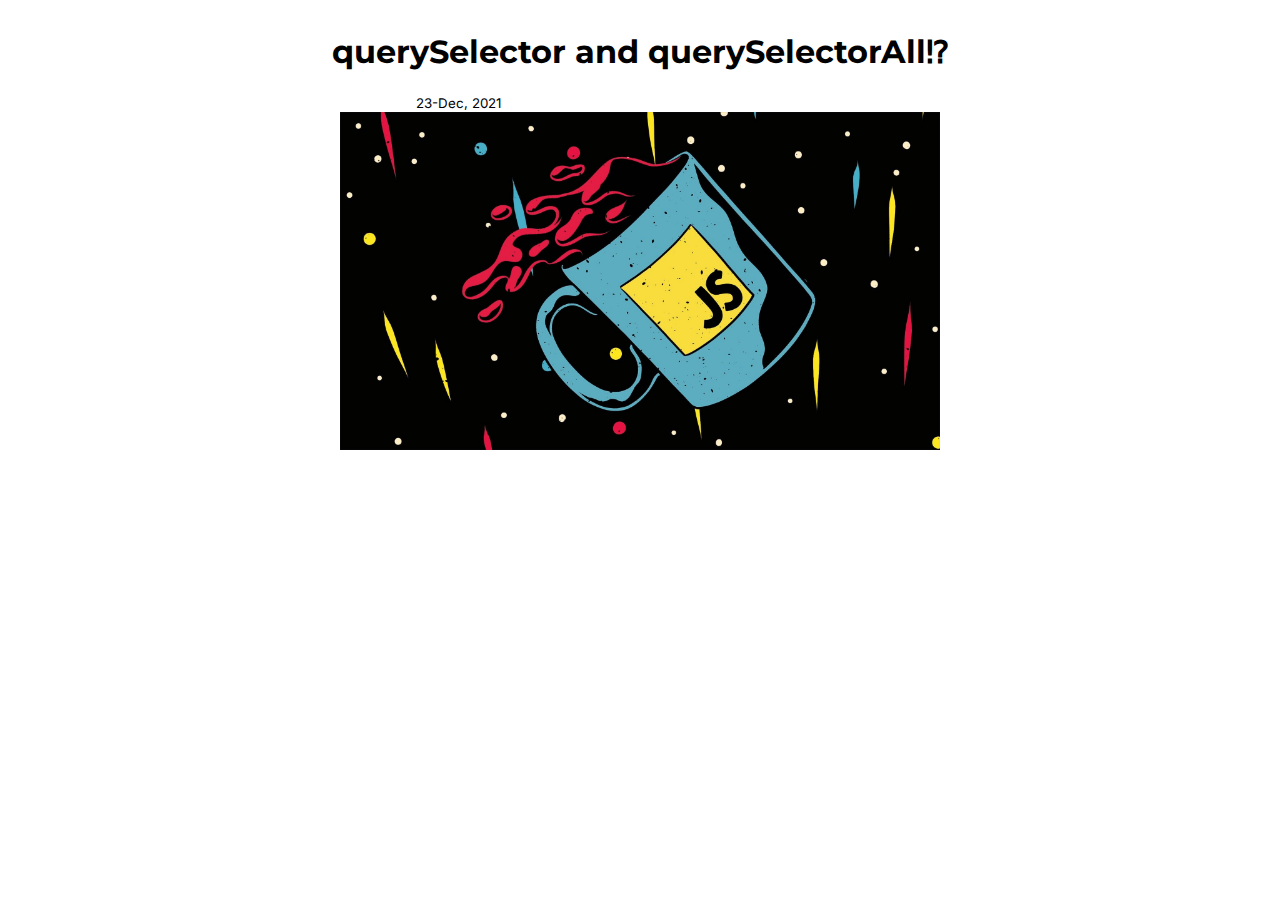
==== blog1.html @ 841ce295 "update: blog1 beginning" ====
<!DOCTYPE html>
<html lang="en">
<head>
    <meta charset="UTF-8">
    <meta http-equiv="X-UA-Compatible" content="IE=edge">
    <meta name="viewport" content="width=device-width, initial-scale=1.0">
    <link href="/style.css" rel="stylesheet" />
    <title>querySelector and querySelectorAll</title>
    
</head>
<body>
    <header class="heading1">
        <h1 class="heading1-blog">querySelector and querySelectorAll⁉</h1>
        
    </header>
    <small class="blog1small">23-Dec, 2021</small>
    <img class= "img-blog1" src="/images/jsqueryblog1.jpg"/>
    
</body>
</html>
---- style.css ----
@import url('https://fonts.googleapis.com/css2?family=Inter:wght@200&display=swap');
@import url('https://fonts.googleapis.com/css2?family=Montserrat:wght@100&display=swap');
:root{
    --primary-color: #2E86B7;

}

body{
    font-family: 'Inter', 
    sans-serif;
    margin:0px
}

.container{
    padding-left: 0rem;
    padding-right: 1rem;
}
.container-center{
    max-width: 600px;
    margin: auto;
}

.container-fluid{
    max-width: 600px;
    margin: auto;
}

.link{
    box-sizing: border-box;
    text-decoration: none;
    padding: 0.5rem 1rem;
    color: var(--primary-color);
    text-align: left;
    
}
.primary-color{
    background-color: var(--primary-color);
    border-radius: 0.7rem;
    color: white;
}

.secondary-color{
    color: var(--primary-color);
    border: 1px solid var(--primary-color);
    border-radius: 0.7rem;
    
}

hr{
    margin: 2rem 0rem;
}

.non-bullet{
    list-style:none;
}

.list-inline{
    display:inline;
    padding: 0rem 0.5rem;
}

.navigation{
    background-color: var(--primary-color);
    color: white;
    padding: 1rem;
    border-bottom-left-radius: 1rem;
}

.navigation .link{
    color: white;
    text-align: right;
}

.ulok{
    padding: 2rem;
    text-align: center;
    
}
.ulok-img{
    max-width: 350px;
    display: block;
    margin: auto;
}

.ulok .ulok-heading{
    padding: 1rem;
    color: darkgray;
}

.ulok .ulok-heading .header-int{
    color: var(--primary-color)
}


.section{
    padding-bottom: 2rem;
}
.section h1,h2,h3{
    text-align: center;
}

.off-white-sec{
    background-color: whitesmoke;
}
.footer{
    background-color: #2E86B7;
    padding: 2rem 1rem;
    border-top-right-radius: 1rem;
    text-align: center;

}

.footer .link{
    color: white;

}

.footer ul{
    padding-inline-start: 0px;

}

.footer .footer-header{
    font-weight: bold;
    font-size: large;
}

.small{
    text-align: center;
    padding-left: 4.5rem;
}

.heading1{
    margin-top: 2rem;
    text-align: center;
    margin-bottom: 1rem;
    color: inherit;
    font-family: Montserrat,sans-serif;
    font-weight: 100;
    
}

.blog1small{
padding-left: 26rem;
margin-top: 1rem;
}

.img-blog1{
    max-width: 600px;
    display: block;
    margin: auto;
}
p{
    text-align: center;
}
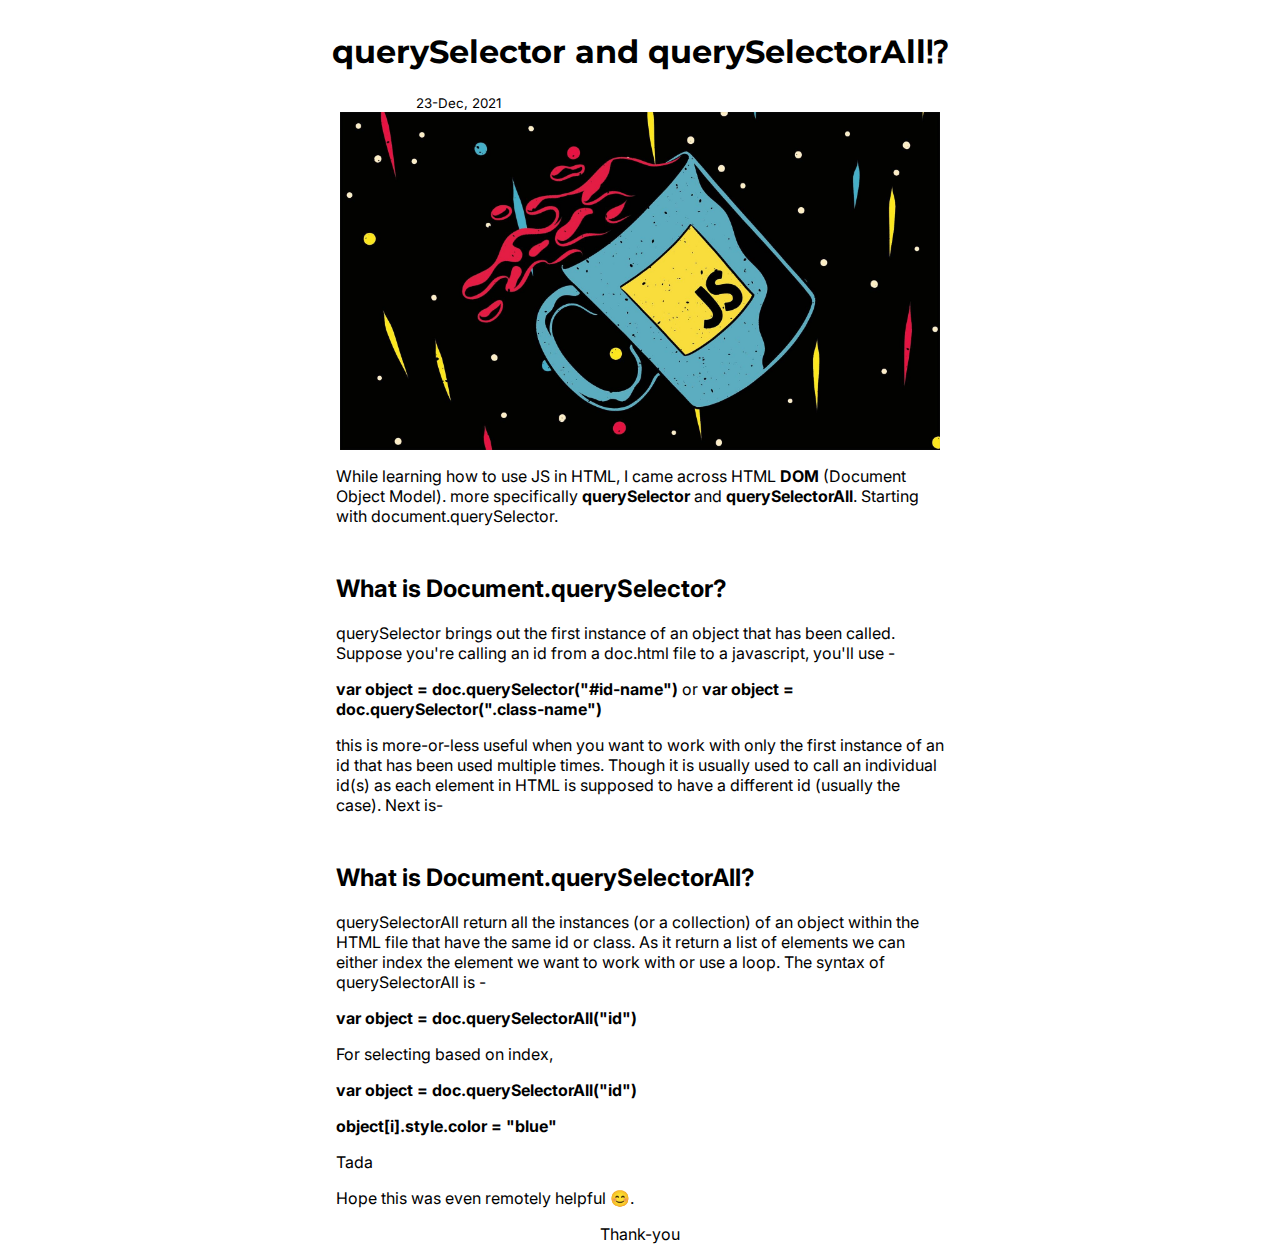
==== commit 8b1dac89: "update:  completed the first blog" ====
--- a/blog1.html
+++ b/blog1.html
@@ -16,5 +16,21 @@
     <small class="blog1small">23-Dec, 2021</small>
     <img class= "img-blog1" src="/images/jsqueryblog1.jpg"/>
     
+    <div class="blog1" style="text-align: left; margin: 1rem 21rem;">
+        <p style="text-align: left;">While learning how to use JS in HTML, I came across HTML <span style="font-weight: bold;">DOM</span> (Document Object Model). more specifically<span style="font-weight: bold;"> querySelector</span> and <span style="font-weight: bold;">querySelectorAll</span>.
+        Starting with document.querySelector.</p>
+        <h2 style="text-align: left; margin-top: 3rem;">What is Document.querySelector?</h2>
+        <p >querySelector brings out the first instance of an object that has been called. Suppose you're calling an id from a doc.html file to a javascript, you'll use - <p><span style="font-weight: bold;">var object = doc.querySelector("#id-name")</span> or  <span style="font-weight: bold;">var object = doc.querySelector(".class-name")</span> </p>this is more-or-less useful when you want to work with only the first instance of an id that has been used multiple times.
+        Though it is usually used to call an individual id(s) as each element in HTML is supposed to have a different id (usually the case). Next is- </p>
+        <h2 style="text-align: left; margin-top: 3rem;">What is Document.querySelectorAll?</h2>
+        <p>querySelectorAll return all the instances (or a collection) of an object within the HTML file that have the same id or class. As it return a list of elements we can either index the element we want to work with or use a loop. The syntax of querySelectorAll is - </p>
+        <p><span style="font-weight: bold;">var object = doc.querySelectorAll("id")</span></p>
+        <p>For selecting based on index,</p>
+        <p><span style="font-weight: bold;">var object = doc.querySelectorAll("id")</span></p>
+        <p><span style="font-weight: bold;">object[i].style.color = "blue"</span></p>
+        <p>Tada</p>
+        <p>Hope this was even remotely helpful 😊.</p>
+        <p style="text-align: center;">Thank-you</p>
+    </div>
 </body>
 </html>--- a/style.css
+++ b/style.css
@@ -152,4 +152,8 @@
 }
 p{
     text-align: center;
+}
+
+.blog1 p{
+    text-align: left;
 }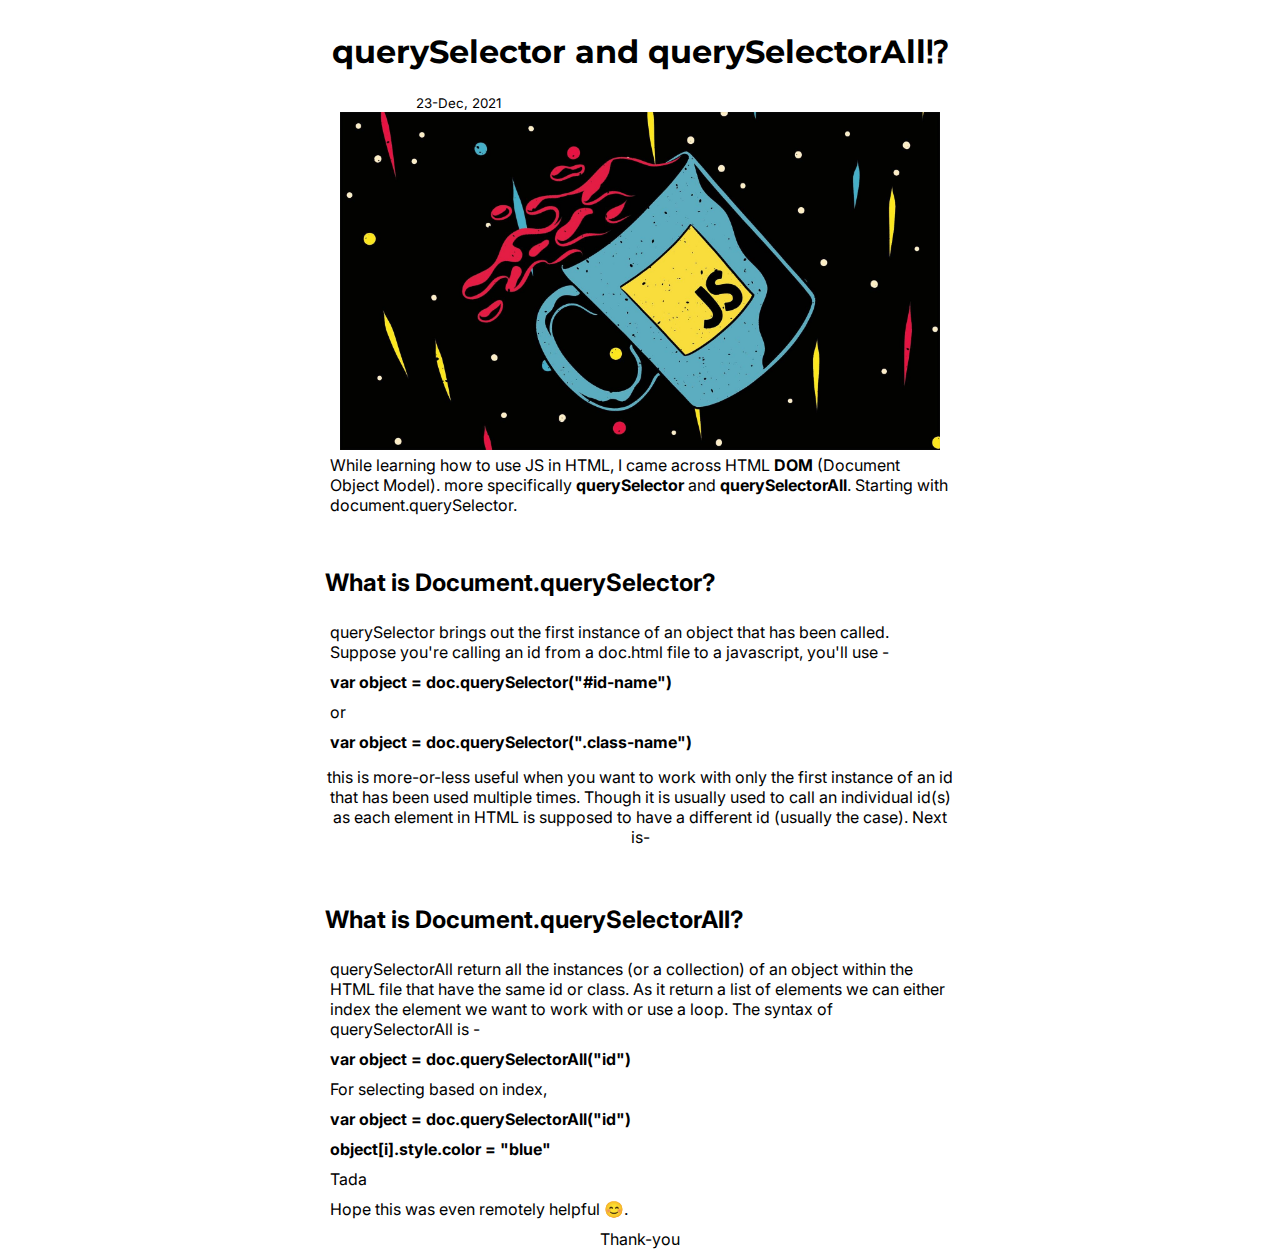
==== commit 8a49beb1: "update:something" ====
--- a/blog1.html
+++ b/blog1.html
@@ -16,11 +16,11 @@
     <small class="blog1small">23-Dec, 2021</small>
     <img class= "img-blog1" src="/images/jsqueryblog1.jpg"/>
     
-    <div class="blog1" style="text-align: left; margin: 1rem 21rem;">
+    <div class="blog1" style="text-align: center;">
         <p style="text-align: left;">While learning how to use JS in HTML, I came across HTML <span style="font-weight: bold;">DOM</span> (Document Object Model). more specifically<span style="font-weight: bold;"> querySelector</span> and <span style="font-weight: bold;">querySelectorAll</span>.
         Starting with document.querySelector.</p>
         <h2 style="text-align: left; margin-top: 3rem;">What is Document.querySelector?</h2>
-        <p >querySelector brings out the first instance of an object that has been called. Suppose you're calling an id from a doc.html file to a javascript, you'll use - <p><span style="font-weight: bold;">var object = doc.querySelector("#id-name")</span> or  <span style="font-weight: bold;">var object = doc.querySelector(".class-name")</span> </p>this is more-or-less useful when you want to work with only the first instance of an id that has been used multiple times.
+        <p >querySelector brings out the first instance of an object that has been called. Suppose you're calling an id from a doc.html file to a javascript, you'll use - <p><span style="font-weight: bold;">var object = doc.querySelector("#id-name")</span> <p>or </p> <p> <span style="font-weight: bold;">var object = doc.querySelector(".class-name")</span> </p>  </p>this is more-or-less useful when you want to work with only the first instance of an id that has been used multiple times.
         Though it is usually used to call an individual id(s) as each element in HTML is supposed to have a different id (usually the case). Next is- </p>
         <h2 style="text-align: left; margin-top: 3rem;">What is Document.querySelectorAll?</h2>
         <p>querySelectorAll return all the instances (or a collection) of an object within the HTML file that have the same id or class. As it return a list of elements we can either index the element we want to work with or use a loop. The syntax of querySelectorAll is - </p>
--- a/style.css
+++ b/style.css
@@ -150,10 +150,15 @@
     display: block;
     margin: auto;
 }
-p{
+.blog1{
     text-align: center;
+    margin: auto;
+    max-width: 630px;
+    
 }
 
 .blog1 p{
     text-align: left;
+    margin: auto;
+    padding:5px;
 }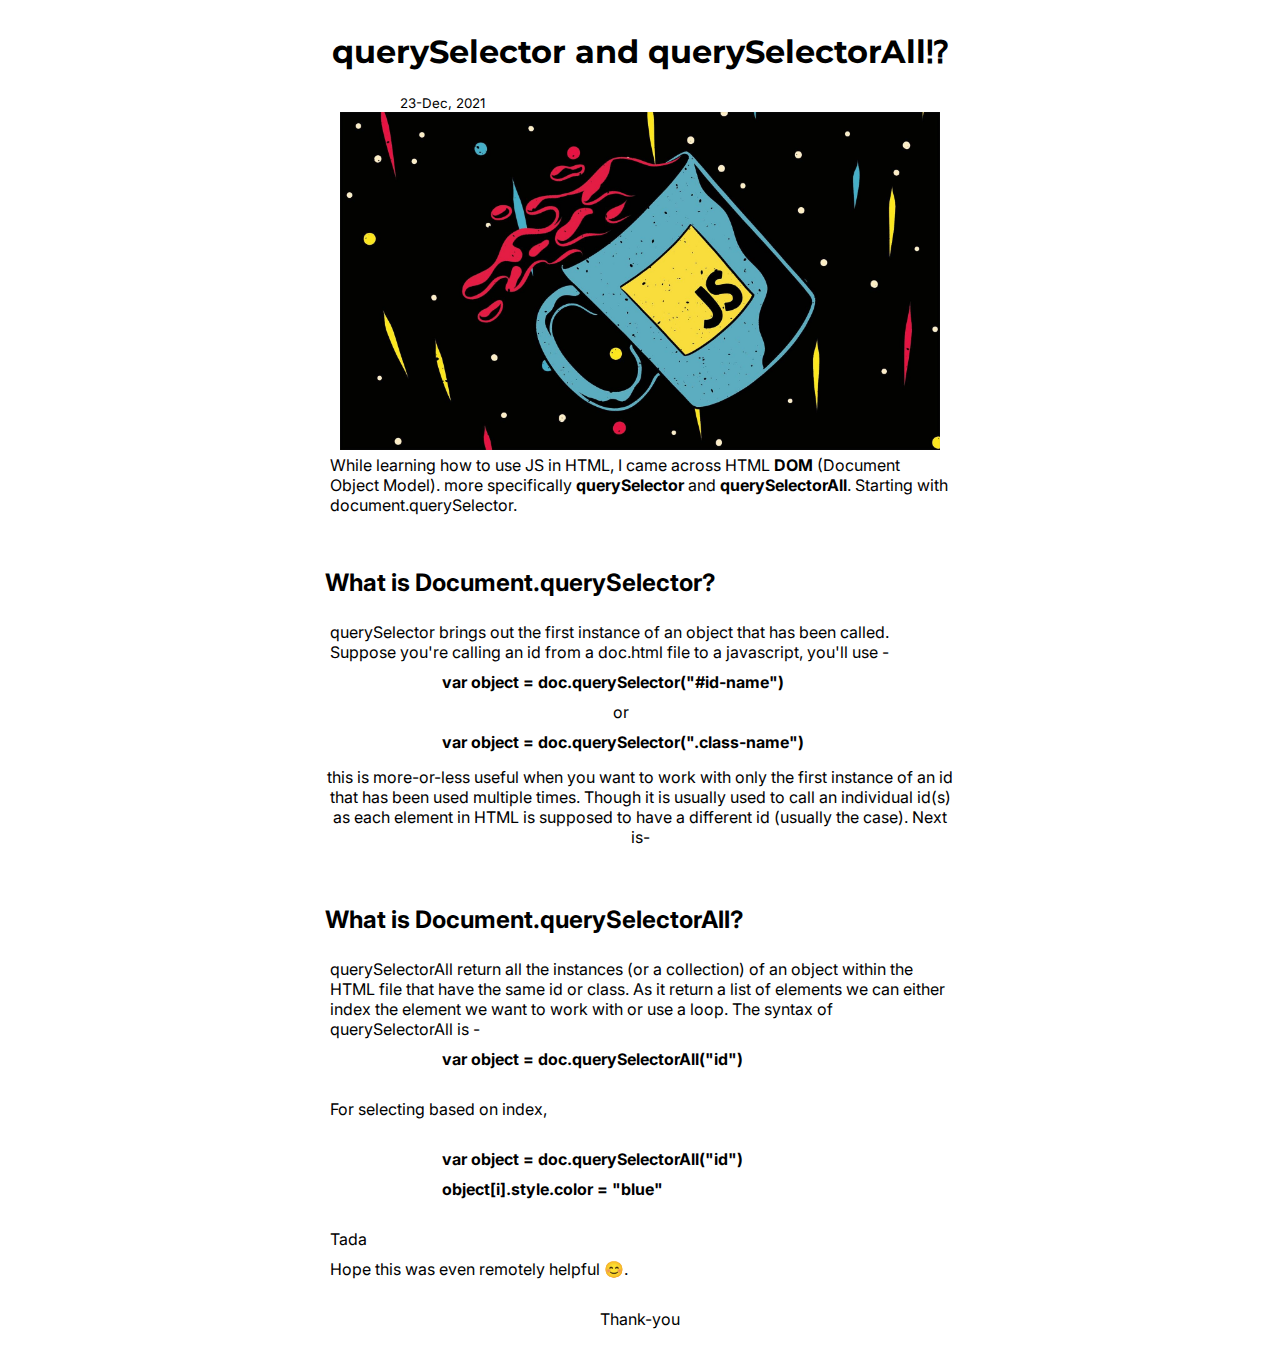
==== commit 8d3f7bb4: "update:site complete" ====
--- a/blog1.html
+++ b/blog1.html
@@ -20,17 +20,21 @@
         <p style="text-align: left;">While learning how to use JS in HTML, I came across HTML <span style="font-weight: bold;">DOM</span> (Document Object Model). more specifically<span style="font-weight: bold;"> querySelector</span> and <span style="font-weight: bold;">querySelectorAll</span>.
         Starting with document.querySelector.</p>
         <h2 style="text-align: left; margin-top: 3rem;">What is Document.querySelector?</h2>
-        <p >querySelector brings out the first instance of an object that has been called. Suppose you're calling an id from a doc.html file to a javascript, you'll use - <p><span style="font-weight: bold;">var object = doc.querySelector("#id-name")</span> <p>or </p> <p> <span style="font-weight: bold;">var object = doc.querySelector(".class-name")</span> </p>  </p>this is more-or-less useful when you want to work with only the first instance of an id that has been used multiple times.
+        <p >querySelector brings out the first instance of an object that has been called. Suppose you're calling an id from a doc.html file to a javascript, you'll use - <p><span style="font-weight: bold; padding-left: 7rem;">var object = doc.querySelector("#id-name")</span> <p style="padding-left: 18rem;">or </p> <p> <span style="font-weight: bold; padding-left: 7rem;">var object = doc.querySelector(".class-name")</span> </p>  </p>this is more-or-less useful when you want to work with only the first instance of an id that has been used multiple times.
         Though it is usually used to call an individual id(s) as each element in HTML is supposed to have a different id (usually the case). Next is- </p>
         <h2 style="text-align: left; margin-top: 3rem;">What is Document.querySelectorAll?</h2>
         <p>querySelectorAll return all the instances (or a collection) of an object within the HTML file that have the same id or class. As it return a list of elements we can either index the element we want to work with or use a loop. The syntax of querySelectorAll is - </p>
-        <p><span style="font-weight: bold;">var object = doc.querySelectorAll("id")</span></p>
+        <p><span style="font-weight: bold; padding-left: 7rem;">var object = doc.querySelectorAll("id")</span></p>
+        <br>
         <p>For selecting based on index,</p>
-        <p><span style="font-weight: bold;">var object = doc.querySelectorAll("id")</span></p>
-        <p><span style="font-weight: bold;">object[i].style.color = "blue"</span></p>
+        <br>
+        <p><span style="font-weight: bold; padding-left: 7rem;">var object = doc.querySelectorAll("id")</span></p>
+        <p><span style="font-weight: bold; padding-left: 7rem;">object[i].style.color = "blue"</span></p>
+        <br>
         <p>Tada</p>
         <p>Hope this was even remotely helpful 😊.</p>
-        <p style="text-align: center;">Thank-you</p>
+        <br>
+        <p style="text-align: center; padding-bottom: 2rem;">Thank-you</p>
     </div>
 </body>
 </html>--- a/style.css
+++ b/style.css
@@ -5,10 +5,18 @@
 
 }
 
+@media screen and (max-width:800px){
+    body{
+        min-width: 98%;
+        overflow-x: hidden;
+    }
+}
+
 body{
-    font-family: 'Inter', 
-    sans-serif;
-    margin:0px
+    font-family: 'Inter',sans-serif;
+    margin:0px auto;
+   /* max-width: 85%;*/
+    width: 85%;
 }
 
 .container{
@@ -49,6 +57,9 @@
 hr{
     margin: 2rem 0rem;
 }
+.non-bullets, .nav-pills{
+    text-align: right;
+}
 
 .non-bullet{
     list-style:none;
@@ -68,7 +79,7 @@
 
 .navigation .link{
     color: white;
-    text-align: right;
+   text-align: right;
 }
 
 .ulok{
@@ -107,7 +118,7 @@
     padding: 2rem 1rem;
     border-top-right-radius: 1rem;
     text-align: center;
-
+    bottom: 0;
 }
 
 .footer .link{
@@ -127,7 +138,7 @@
 
 .small{
     text-align: center;
-    padding-left: 4.5rem;
+    padding-left: 81px;
 }
 
 .heading1{
@@ -141,7 +152,7 @@
 }
 
 .blog1small{
-padding-left: 26rem;
+padding-left: 19rem;
 margin-top: 1rem;
 }
 
@@ -161,4 +172,8 @@
     text-align: left;
     margin: auto;
     padding:5px;
+}
+
+a:hover{
+    font-weight: bold;
 }